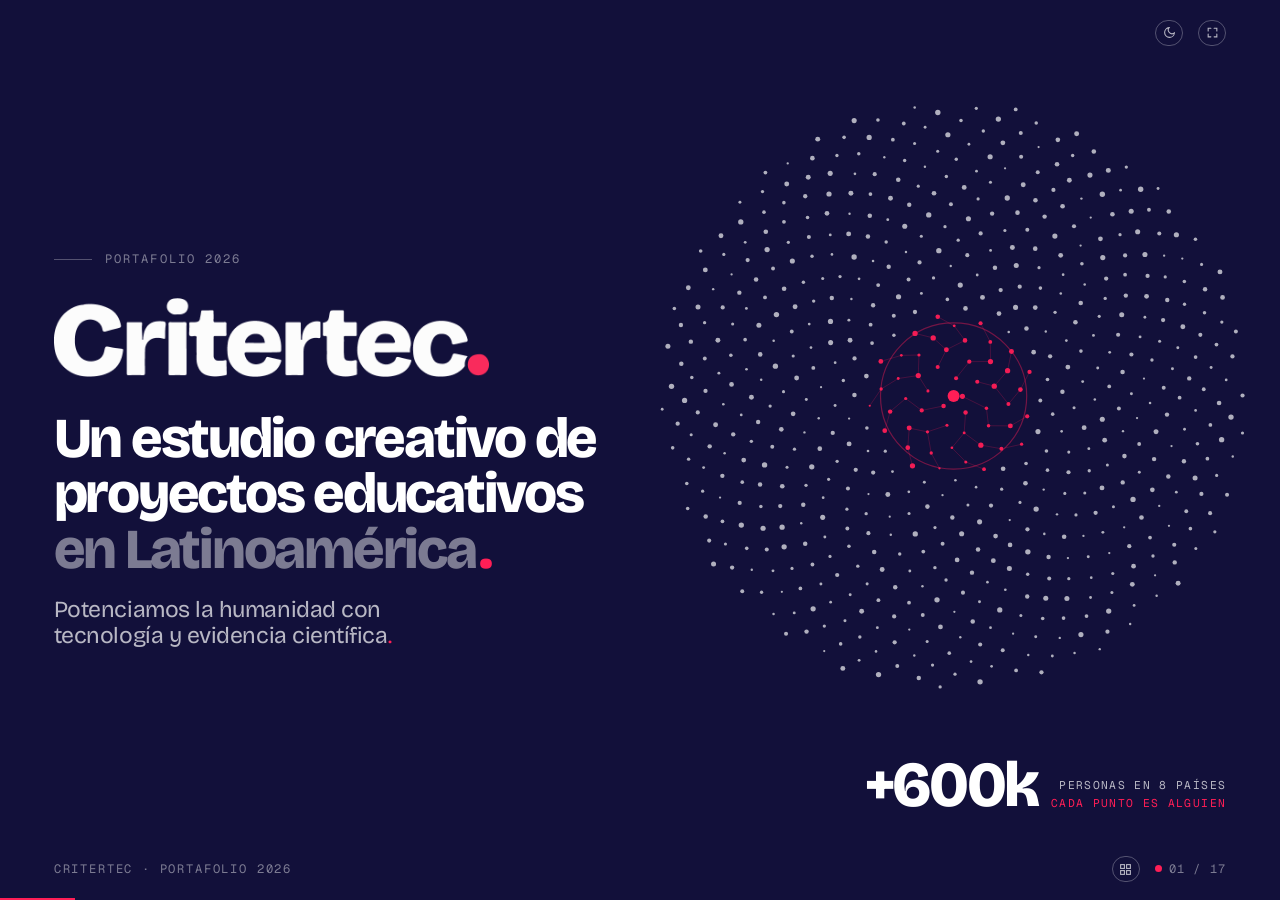
==== index.html @ 435288a7 "Portafolio Critertec 2026 Co-Authored-By: Claude Opus 5.5 <noreply@anthropic.com>" ====
<!doctype html>
<html lang="es" data-theme="dark">
<meta charset="utf-8">
<meta name="viewport" content="width=device-width,initial-scale=1">
<title>Critertec · Portafolio 2026</title>
<meta name="description" content="Portafolio 2026 de Critertec Educación: estudio creativo de proyectos educativos en Latinoamérica. Proyectos, premios, alianzas oficiales y prensa.">

<!--
  Portafolio Critertec 2026 · versión larga.

  Es la que sustenta una licitación, una alianza o una conversación con cooperación
  internacional: los proyectos uno por uno, los premios con su enlace de referencia, los
  reconocimientos del CEO y la prensa completa.

  La versión corta es corto.html y sale del mismo contenido.js. Lo único que cambia entre
  las dos es el PLAN de abajo.

  Se abre con doble clic o se sirve desde cualquier servidor estático. Para exportar a PDF:
  imprimir desde el navegador en horizontal, o recorrer las láminas con F en pantalla completa.
-->

<link rel="preconnect" href="https://fonts.googleapis.com">
<link rel="preconnect" href="https://fonts.gstatic.com" crossorigin>
<link href="https://fonts.googleapis.com/css2?family=Bricolage+Grotesque:opsz,wght@12..96,400;12..96,600;12..96,800&family=Geist+Mono:wght@400;500&family=Geist:wght@400;500;600&display=swap" rel="stylesheet">
<link rel="stylesheet" href="portafolio.css">

<div class="riel-sup">
  <img class="logo" id="logo" src="assets/logo/02-blanco-punto-coral.png" alt="Critertec">
  <span class="riel-txt" id="seccion">Portafolio</span>
  <span class="crece"></span>
  <button class="ico" id="tema" aria-label="Cambiar entre tema claro y oscuro">
    <svg width="13" height="13" viewBox="0 0 24 24" fill="none" stroke="currentColor" stroke-width="2"
         stroke-linecap="round"><path d="M21 12.8A9 9 0 1 1 11.2 3a7 7 0 0 0 9.8 9.8z"/></svg>
  </button>
  <button class="ico" id="pantalla" aria-label="Pantalla completa">
    <svg width="13" height="13" viewBox="0 0 24 24" fill="none" stroke="currentColor" stroke-width="2"
         stroke-linecap="round"><path d="M4 9V4h5M20 9V4h-5M4 15v5h5M20 15v5h-5"/></svg>
  </button>
</div>

<div id="deck"></div>

<!-- Zonas de clic: duplican las flechas del teclado, así que salen del orden de
     tabulación. Con foco, el anillo coral dibuja una línea vertical a lo alto de la
     lámina, porque el botón mide toda la altura y solo se ve su canto. -->
<button class="zona izq" id="atras" tabindex="-1" aria-hidden="true"></button>
<button class="zona der" id="adelante" tabindex="-1" aria-hidden="true"></button>

<div class="riel-inf">
  <span class="riel-txt">Critertec · Portafolio 2026</span>
  <span class="crece"></span>
  <button class="ico" id="indice" aria-label="Ver todas las láminas">
    <svg width="13" height="13" viewBox="0 0 24 24" fill="none" stroke="currentColor" stroke-width="2">
      <rect x="3" y="3" width="7" height="7"/><rect x="14" y="3" width="7" height="7"/>
      <rect x="3" y="14" width="7" height="7"/><rect x="14" y="14" width="7" height="7"/></svg>
  </button>
  <span class="contador" id="contador"><i></i><span>01</span></span>
</div>

<div class="avance" id="avance"></div>

<div id="general" role="dialog" aria-label="Todas las láminas" aria-modal="true">
  <h2>Todas las láminas</h2>
  <div class="rejilla" id="rejilla"></div>
</div>

<script type="module">
  // El orden vive en planes.js, no aquí: así verificar.mjs puede comprobarlo sin navegador.
  import { arranca } from './motor.js';
  import { LARGO } from './planes.js';
  arranca(LARGO);
</script>
---- portafolio.css ----
/* ============================================================
   Portafolio Critertec 2026 · hoja de estilo compartida
   La usan las dos versiones: index.html (larga) y corto.html
   (corta). Los tokens son los del Manifiesto de Marca; los
   componentes vienen del deck de la junta de septiembre de 2026,
   que es la base visual acordada.

   Orden del archivo:
     1. tokens, escenario y tipografía
     2. componentes heredados del deck de la junta
     3. componentes propios del portafolio (marcados abajo)
   ============================================================ */
:root{
  --ink:#12103A; --bone:#FBFAF7; --white:#fff;
  --coral:#FF1E56; --azul:#1E6BFF; --cian:#35D2C4; --amarillo:#FFD93D;
  color-scheme:dark;

  --fondo:var(--ink); --texto:var(--white);
  --texto-2:rgba(255,255,255,.70); --texto-3:rgba(255,255,255,.45);
  --borde:rgba(255,255,255,.16); --borde-2:rgba(255,255,255,.28);
  --dato:#5B8CFF; --off:rgba(255,255,255,.18);

  --display:'Bricolage Grotesque',system-ui,sans-serif;
  --sans:'Geist',system-ui,-apple-system,'Segoe UI',sans-serif;
  --mono:'Geist Mono',ui-monospace,'SF Mono',monospace;

  --marco:clamp(26px,4.2vw,72px);
  --ease:cubic-bezier(.16,1,.3,1);
}
:root[data-theme="light"]{
  color-scheme:light;
  --fondo:var(--bone); --texto:var(--ink);
  --texto-2:rgba(18,16,58,.64); --texto-3:rgba(18,16,58,.42);
  --borde:rgba(18,16,58,.14); --borde-2:rgba(18,16,58,.24);
  --dato:var(--azul); --off:rgba(18,16,58,.16);
}

*{box-sizing:border-box}
html,body{height:100%}
body{margin:0;background:var(--fondo);color:var(--texto);font-family:var(--sans);
  overflow:hidden;-webkit-font-smoothing:antialiased;line-height:1.5}
p{margin:0}

/* ---------- escenario ---------- */
#deck{position:fixed;inset:0;z-index:1}
/* Campo de puntos de fondo: detrás de todo, sin eventos; se funde al cambiar de lámina. */
#fondo-puntos{position:fixed;inset:0;width:100%;height:100%;z-index:0;pointer-events:none;
  transition:opacity .6s var(--ease)}
/* El latido común (lub-dub): el punto de cada titular y el del contador laten juntos. El ciclo
   es el doble del pulso de los lienzos (1,4 s), para acompañar sin distraer. */
@keyframes latido{0%,100%{transform:scale(1)}6%{transform:scale(1.55)}13%{transform:scale(1)}
  20%{transform:scale(1.3)}28%{transform:scale(1)}}
.titular .punto,.portada-tit .punto{display:inline-block;color:var(--coral);transform-origin:50% 78%;
  margin-left:.06em}
.slide.viva .titular .punto,.slide.viva .portada-tit .punto{animation:latido 2.8s var(--ease) infinite .8s}
@media (prefers-reduced-motion:reduce){.slide.viva .titular .punto,.contador i{animation:none}}
.slide{position:absolute;inset:0;overflow:hidden;
  padding:calc(var(--marco) + 38px) var(--marco) calc(var(--marco) + 32px);
  display:flex;flex-direction:column;justify-content:center;gap:clamp(13px,2.1vh,30px);
  opacity:0;visibility:hidden;pointer-events:none;
  transition:opacity .5s var(--ease),transform .6s var(--ease);transform:translateY(20px)}
.slide.viva{opacity:1;visibility:visible;pointer-events:auto;transform:none}
.slide.salio{transform:translateY(-16px)}
.slide.compacta{gap:clamp(7px,1vh,14px);padding-block:calc(var(--marco) + 13px) calc(var(--marco) + 19px)}
.slide.centro{justify-content:center;align-items:center;text-align:center}
/* La lámina del logo viejo va sobre fondo claro: el corte a oscuro es el cambio de marca. */
.slide.claro{background:var(--bone);color:var(--ink)}
.slide.claro .apagado{color:rgba(18,16,58,.38)}
.slide.claro .eyebrow{color:rgba(18,16,58,.5)}
.slide.claro .eyebrow::before{background:rgba(18,16,58,.22)}
/* En la lámina del logo viejo, el nuevo no debe asomar en el riel: arruina la revelación. */
:root[data-claro="1"] .logo{visibility:hidden}
:root[data-claro="1"] .riel-txt,:root[data-claro="1"] .contador{color:rgba(18,16,58,.45)}
:root[data-claro="1"] .ico{color:rgba(18,16,58,.6);border-color:rgba(18,16,58,.22)}
:root[data-claro="1"] .seg{border-color:rgba(18,16,58,.22)}
:root[data-claro="1"] .seg button{color:rgba(18,16,58,.64)}
:root[data-claro="1"] .seg button[aria-pressed="true"]{background:#12103A;color:#FBFAF7}

.pieza{opacity:0;transform:translateY(16px);
  transition:opacity .55s var(--ease),transform .65s var(--ease);
  transition-delay:calc(var(--d,0) * 85ms + 90ms)}
.slide.viva .pieza{opacity:1;transform:none}
/* Variante que solo anima opacidad: para piezas que ya usan transform para colocarse. */
.entra{opacity:0;transition:opacity .6s var(--ease);transition-delay:calc(var(--d,0) * 85ms + 110ms)}
.slide.viva .entra{opacity:1}
.slide .entra.oculto{opacity:0}


/* ---------- tipografía ---------- */
.eyebrow{font-family:var(--mono);font-size:clamp(.72rem,min(.95vw,1.5vh),1.15rem);letter-spacing:.17em;
  text-transform:uppercase;color:var(--texto-3);display:flex;align-items:center;gap:13px}
.eyebrow::before{content:'';width:clamp(20px,3vw,44px);height:1px;background:var(--borde-2);flex:none}
.slide.centro .eyebrow{justify-content:center}
.titular{font-family:var(--display);font-weight:800;line-height:.95;letter-spacing:-.034em;
  font-size:clamp(2rem,min(6vw,8.2vh),5.4rem);max-width:17ch;text-wrap:balance}
.titular.xl{font-size:clamp(2.3rem,min(7.6vw,10vh),7rem);max-width:14ch}
.slide.centro .titular{max-width:20ch}
.slide.compacta .titular{font-size:clamp(1.4rem,min(3.2vw,4.4vh),2.4rem);max-width:26ch}
.slide.compacta .barras{gap:clamp(5px,.9vh,12px)}
.slide.compacta .barra .fila{margin-bottom:4px}
.slide.compacta .comp > div{padding:clamp(4px,.78vh,10px) clamp(9px,1.1vw,17px)}
.slide.compacta .datos > div{padding:clamp(9px,1.35vh,18px) clamp(12px,1.3vw,22px)}
.apagado{color:var(--texto-3)}
.bajada{font-size:clamp(1rem,min(1.4vw,2.2vh),1.7rem);color:var(--texto-2);max-width:60ch;line-height:1.46}
.slide.centro .bajada{max-width:54ch}
.pie-dato{font-family:var(--mono);font-size:clamp(.72rem,min(.95vw,1.5vh),1.15rem);letter-spacing:.08em;
  color:var(--texto-3);text-transform:uppercase}
.cita{font-size:clamp(1rem,min(1.4vw,2.2vh),1.7rem);border-left:2px solid var(--coral);
  padding-left:clamp(13px,1.3vw,21px);max-width:54ch;font-style:italic}

/* ---------- logo imponente ---------- */
.logo-hero{display:block;margin:0 auto;max-width:min(62vw,820px);max-height:44vh;width:auto;height:auto}
.logo-hero.viejo{max-width:min(26vw,300px);max-height:40vh}
.tachado{position:relative;display:inline-block}


/* ---------- cambios numerados ---------- */
.cambios{display:grid;grid-auto-flow:column;grid-auto-columns:1fr;gap:1px;background:var(--borde);
  border:1px solid var(--borde)}
.cambios > div{background:var(--fondo);padding:clamp(15px,2.2vh,28px) clamp(14px,1.5vw,26px);
  display:flex;flex-direction:column;gap:9px}
.cambios .nn{font-family:var(--mono);font-size:clamp(.72rem,min(.95vw,1.5vh),1.15rem);letter-spacing:.14em;
  color:var(--coral)}
.cambios h3{font-family:var(--display);font-weight:800;letter-spacing:-.024em;margin:0;
  font-size:clamp(1rem,1.75vw,1.5rem);line-height:1.08}
.cambios p{font-size:clamp(.88rem,min(1.15vw,1.85vh),1.35rem);color:var(--texto-2)}


/* ---------- los tres diferenciales · columnas con foto ---------- */
.principios{display:grid;grid-template-columns:repeat(3,1fr);gap:1px;background:var(--borde);
  border:1px solid var(--borde);flex:1;min-height:0}
.principio{background:var(--fondo);display:flex;flex-direction:column;min-height:0;overflow:hidden}
.principio .foto{position:relative;flex:none;aspect-ratio:16/9;overflow:hidden}
.principio .foto img{width:100%;height:100%;object-fit:cover;display:block;
  filter:grayscale(.28) contrast(1.05) brightness(.95);
  transition:transform 1.4s var(--ease),filter .6s ease}
.principio:hover .foto img{transform:scale(1.05);filter:grayscale(0) brightness(1)}
.principio .foto::after{content:'';position:absolute;inset:0;pointer-events:none;
  background:linear-gradient(to top,var(--fondo) 1%,rgba(18,16,58,.3) 26%,transparent 60%)}
.principio .txt{padding:clamp(14px,2.2vh,28px) clamp(15px,1.7vw,30px) clamp(16px,2.4vh,30px);
  display:flex;flex-direction:column;align-items:center;justify-content:center;text-align:center;
  flex:1;min-height:0;gap:clamp(8px,1.2vh,15px)}
.principio .nn{font-family:var(--mono);font-size:clamp(.72rem,min(.95vw,1.5vh),1.15rem);letter-spacing:.18em;
  text-transform:uppercase;color:var(--c);display:flex;align-items:center;gap:8px}
.principio .nn::before{content:'';width:7px;height:7px;border-radius:50%;background:var(--c);flex:none}
.principio h3{font-family:var(--display);font-weight:800;letter-spacing:-.03em;margin:0;line-height:1.02;
  font-size:clamp(1.2rem,min(2.6vw,4.2vh),2.3rem)}
.principio p{font-size:clamp(.88rem,min(1.15vw,1.85vh),1.35rem);color:var(--texto-2);line-height:1.44;max-width:30ch}
.principio .marca-dato{font-family:var(--mono);font-size:clamp(.72rem,min(.95vw,1.5vh),1.15rem);letter-spacing:.12em;
  text-transform:uppercase;color:var(--c);padding-top:clamp(7px,1vh,12px);
  border-top:1px solid var(--borde);margin-top:clamp(3px,.5vh,7px)}

/* ---------- muro de aliados ---------- */
/* Tablero blanco en los dos temas: los logos van tal cual, a color. Ocho columnas y las filas
   que haga falta, repartidas en el alto disponible. */
.aliados{flex:1;min-height:0;background:#fff;border-radius:6px;display:grid;
  grid-template-columns:repeat(8,minmax(0,1fr));grid-auto-rows:minmax(0,1fr);
  gap:clamp(4px,.8vh,10px) clamp(12px,1.6vw,28px);padding:clamp(16px,2.6vh,34px) clamp(18px,2.2vw,40px)}
.aliados div{display:grid;place-items:center;min-height:0;min-width:0}
.aliados img{max-width:100%;max-height:min(100%,clamp(26px,5.4vh,60px));width:auto;height:auto;display:block}
@media (max-width:860px){.aliados{grid-template-columns:repeat(3,minmax(0,1fr));grid-auto-rows:64px}}


/* ---------- lista genérica ---------- */
.lista{display:grid;border-top:1px solid var(--borde)}
.lista .it{display:grid;grid-template-columns:minmax(120px,.8fr) 3fr auto;gap:clamp(12px,2.2vw,38px);
  align-items:baseline;padding:clamp(5px,1vh,12px) 0;border-bottom:1px solid var(--borde)}
.lista .n{font-family:var(--display);font-weight:800;letter-spacing:-.026em;font-size:clamp(1.15rem,min(2vw,3.2vh),2.2rem)}
.lista .cl{font-size:clamp(.88rem,min(1.15vw,1.85vh),1.35rem);color:var(--texto-2)}
.lista .e{font-family:var(--mono);font-size:clamp(.72rem,min(.95vw,1.5vh),1.15rem);letter-spacing:.12em;
  text-transform:uppercase;color:var(--texto-3);white-space:nowrap}
.lista .it.tenue .n{color:var(--texto-3)}
.lista .it.tenue .e{color:var(--dato)}

/* ---------- proyectos ---------- */
.proyectos{display:grid;border-top:1px solid var(--borde)}
.proy{display:grid;grid-template-columns:minmax(130px,1fr) auto minmax(90px,auto) 2.6fr;
  gap:clamp(11px,1.6vw,26px);align-items:baseline;padding:clamp(5px,.95vh,11px) 0;
  border-bottom:1px solid var(--borde)}
.proy .p{font-family:var(--display);font-weight:600;font-size:clamp(1rem,min(1.4vw,2.2vh),1.7rem)}
.proy .v{font-variant-numeric:tabular-nums;font-weight:600;text-align:right;white-space:nowrap;
  font-size:clamp(.88rem,min(1.15vw,1.85vh),1.35rem)}
.proy .d{font-size:clamp(.88rem,min(1.15vw,1.85vh),1.35rem);color:var(--texto-2)}
.chip{font-family:var(--mono);font-size:clamp(.72rem,min(.95vw,1.5vh),1.15rem);letter-spacing:.11em;text-transform:uppercase;
  padding:2px 8px;border:1px solid var(--c);color:var(--c);white-space:nowrap;border-radius:999px}

/* ---------- carrusel ---------- */
/* La fila va declarada `minmax(0,1fr)` y no `auto`. Con `auto` el alto de la fila lo fija el
   contenido, así que ajustarMosaico() medía la caja ya crecida por las teselas del render
   anterior, creía tener más alto del que hay y elegía una fila de más: el mosaico se salía
   por abajo y `overflow:hidden` la cortaba a media foto. */
.carrusel{display:grid;grid-template-columns:1fr clamp(160px,20vw,280px);
  grid-template-rows:minmax(0,1fr);gap:clamp(14px,1.8vw,28px);
  flex:1;min-height:0}
/* Mosaico de campo: filas justificadas que respetan la proporción de cada foto.
   Las fotos van de 0,55 a 1,79, así que una cuadrícula de celdas iguales recortaba las
   verticales casi por completo. Aquí cada una crece en proporción a su propio ancho y la
   fila entera se ajusta; --fila la calcula ajustarMosaico() según lo que quepa. */
.mosaico{position:relative;display:flex;flex-wrap:wrap;align-content:center;gap:3px;
  min-height:0;overflow:hidden}
.mosaico > i{display:block;overflow:hidden;
  /* ajustarMosaico() fija alto y base de cada foto; esto es solo el estado inicial. */
  height:150px;flex:0 0 calc(var(--ar,1.5) * 150px);
  opacity:0;transition:opacity .5s var(--ease);transition-delay:calc(var(--d,0) * 55ms + 120ms)}
.slide.viva .mosaico > i{opacity:1}
.mosaico img{width:100%;height:100%;object-fit:cover;display:block}
/* Relleno invisible que absorbe el sobrante de la última fila. Sin él, los pocos elementos
   que quedan al final se estiran para llenar el ancho y se recortan de más. */
.mosaico::after{content:'';flex:1e6 0 0;height:0;min-width:0}
.mosaico .pie{position:absolute;left:0;right:0;bottom:0;z-index:2;
  padding:clamp(28px,4vh,52px) clamp(14px,1.4vw,22px) clamp(11px,1.4vh,18px);
  background:linear-gradient(transparent,rgba(18,16,58,.94));color:#fff;
  font-family:var(--mono);font-size:clamp(.72rem,min(.95vw,1.5vh),1.15rem);letter-spacing:.1em;text-transform:uppercase}
.selector{display:flex;flex-direction:column;gap:2px;overflow-y:auto;min-height:0}
.selector button{background:none;border:0;border-left:2px solid transparent;color:var(--texto-3);
  font:inherit;font-size:clamp(.9rem,min(1.2vw,1.9vh),1.4rem);text-align:left;padding:clamp(5px,.9vh,9px) 11px;cursor:pointer;
  display:flex;justify-content:space-between;gap:9px;align-items:baseline}
.selector button:hover{color:var(--texto)}
.selector button[aria-pressed="true"]{color:var(--texto);border-left-color:var(--coral);
  background:color-mix(in srgb,var(--texto) 5%,transparent)}
.selector .cn{font-family:var(--mono);font-size:.68em;letter-spacing:.08em;color:var(--texto-3)}


/* ---------- las tres verticales · pantalla partida en diagonal ---------- */
.slide.diagonal{padding:0;gap:0}
.diag{position:absolute;inset:0;background:var(--ink)}
.diag-panel{position:absolute;inset:0;overflow:hidden}
/* La cuña cerrada solo enseña una franja de la pantalla, así que el motivo de la foto —que
   está centrado— caería fuera de ella. --desliz corre la foto para que el motivo aterrice
   dentro de su franja; al expandirse el panel ocupa todo y la foto vuelve a su sitio. */
.diag-panel img{position:absolute;inset:0;width:100%;height:100%;object-fit:cover;
  object-position:center 18%;transform:translateX(var(--desliz,0));transition:transform .85s var(--ease);
  filter:grayscale(.34) brightness(.8) contrast(1.04)}
.slide .diag-panel.abierto img{transform:none}
.diag-panel .tinte{position:absolute;inset:0;background:var(--c);opacity:.3;mix-blend-mode:multiply}
.diag-panel .oscuro{position:absolute;inset:0;
  background:linear-gradient(to top,rgba(18,16,58,.94) 8%,rgba(18,16,58,.55) 52%,rgba(18,16,58,.3) 100%)}
.diag-panel{cursor:pointer}
.diag-cont{position:absolute;top:50%;transform:translateY(-50%);display:flex;flex-direction:column;
  align-items:center;text-align:center;gap:clamp(8px,1.3vh,17px);z-index:3;pointer-events:none;
  transition:opacity .45s ease}
.diag-regla{height:3px;width:clamp(58px,7vw,110px);border-radius:2px}
.diag-cod{font-family:var(--mono);font-size:clamp(.72rem,min(.95vw,1.5vh),1.15rem);letter-spacing:.2em;
  text-transform:uppercase;color:rgba(255,255,255,.72)}
.marca-v{font-family:var(--display);line-height:.92;letter-spacing:-.038em;color:#fff;
  font-size:clamp(1.6rem,min(3.5vw,5.6vh),3.4rem)}
.marca-v b{font-weight:800}
.marca-v i{font-style:italic;font-weight:600;color:rgba(255,255,255,.72)}
.marca-v .punto{color:var(--c);font-weight:800}
.diag-cont p{font-size:clamp(.88rem,min(1.15vw,1.85vh),1.35rem);color:rgba(255,255,255,.8);line-height:1.42}

/* Estado expandido: la cuña ocupa la pantalla y aparece el detalle a dos columnas. */
.diag-panel{transition:clip-path .85s var(--ease),opacity .5s ease}
.slide .diag-panel.abierto{clip-path:polygon(0 0,100% 0,100% 100%,0 100%)!important;cursor:default}
.slide .diag-panel.cerrado{opacity:0;pointer-events:none}
.diag-cont.oculto{opacity:0}
.diag-detalle{position:absolute;inset:0;z-index:6;display:grid;
  grid-template-columns:.9fr 1.1fr;align-items:center;gap:clamp(28px,5vw,88px);
  padding:calc(var(--marco) + 34px) var(--marco) calc(var(--marco) + 30px);
  opacity:0;pointer-events:none;transition:opacity .5s ease .28s;cursor:pointer}
.diag-detalle.on{opacity:1;pointer-events:auto}
.diag-detalle .izq{display:flex;flex-direction:column;gap:clamp(13px,2.1vh,26px)}
.diag-detalle .diag-cod{font-size:clamp(.8rem,min(1.1vw,1.75vh),1.3rem);letter-spacing:.2em}
.diag-detalle .diag-regla{height:5px;width:clamp(90px,11vw,180px)}
.diag-detalle .marca-v{font-size:clamp(2.5rem,min(6.2vw,9.6vh),6rem)}
.diag-detalle .der{display:flex;flex-direction:column;gap:clamp(12px,1.9vh,24px)}
.diag-detalle .der p{font-size:clamp(1.05rem,min(1.85vw,3vh),1.8rem);color:#fff;line-height:1.38;max-width:34ch}
.diag-detalle ul{margin:0;padding:0;list-style:none;display:grid;gap:clamp(6px,.95vh,12px)}
.diag-detalle li{font-size:clamp(.95rem,min(1.35vw,2.2vh),1.35rem);color:rgba(255,255,255,.84);
  padding-left:clamp(22px,1.8vw,32px);position:relative}
.diag-detalle li::before{content:'';position:absolute;left:0;top:.5em;
  width:clamp(9px,.8vw,13px);height:clamp(9px,.8vw,13px);border-radius:50%;background:var(--c)}
.diag-cerrar{font-family:var(--mono);font-size:clamp(.72rem,min(.95vw,1.5vh),1.15rem);letter-spacing:.18em;
  text-transform:uppercase;color:rgba(255,255,255,.55)}

/* ---------- portada: el punto hecho de puntos ----------
   El lienzo ocupa la lámina entera; el texto va encima, a la izquierda, y la cifra abajo a la
   derecha, bajo el gran punto. */
.slide.portada{padding:0;gap:0;justify-content:center}
.puntos{position:absolute;inset:0;width:100%;height:100%;display:block}
.portada-cont{position:relative;padding:0 var(--marco);max-width:min(58%,980px);
  display:flex;flex-direction:column;gap:clamp(12px,2.2vh,28px)}
.portada-logo{width:clamp(220px,34vw,620px);height:auto;display:block;
  margin:clamp(4px,1vh,12px) 0 clamp(6px,1.6vh,20px)}
.portada-tit{margin:0;font-family:var(--display);font-weight:800;letter-spacing:-.04em;
  line-height:.98;font-size:clamp(1.9rem,min(4.4vw,7vh),5rem);text-wrap:balance}
.portada-tit .apagado{color:var(--texto-3)}
/* Sin negrilla: a este tamaño el peso alto la vuelve un bloque y deja de leerse como frase. */
.portada-frase{font-family:var(--display);font-weight:400;letter-spacing:-.02em;line-height:1.15;
  font-size:clamp(1.05rem,min(1.8vw,2.9vh),2rem);max-width:32ch;color:var(--texto-2);text-wrap:balance}
.portada-frase .punto{color:var(--coral)}
.portada-cifra{position:absolute;right:var(--marco);bottom:calc(var(--marco) + 34px);
  display:flex;align-items:flex-end;gap:14px;text-align:right}
.portada-cifra b{font-family:var(--display);font-weight:800;letter-spacing:-.045em;line-height:.85;
  font-size:clamp(2.2rem,min(5vw,8vh),5.6rem)}
.portada-cifra span{font-family:var(--mono);font-size:clamp(.68rem,min(.88vw,1.4vh),1rem);
  letter-spacing:.12em;text-transform:uppercase;color:var(--texto-2);line-height:1.6}
.portada-cifra i{font-style:normal;color:var(--coral)}
/* En la portada el logo grande hace de firma: el del riel y su rótulo sobran. */
body[data-portada] #logo,body[data-portada] #seccion{opacity:0}
@media (max-width:860px){.portada-cont{max-width:none}.portada-cifra{left:var(--marco);text-align:left}}


/* ---------- proyectos agrupados por vertical ---------- */
.slide.proyv{gap:clamp(8px,1.5vh,22px)}
/* El titular en dos líneas, no tres: la tercera se la quita a las tarjetas. */
.slide.proyv .titular{max-width:40ch}
.grilla-v{flex:1;min-height:0;display:grid;grid-template-rows:minmax(0,1fr);grid-template-columns:repeat(3,1fr);
  gap:clamp(10px,1.3vw,28px)}
.gv{display:flex;flex-direction:column;gap:clamp(5px,.9vh,13px);min-height:0}
.gv-cab{display:flex;flex-direction:column;gap:2px;
  border-top:2px solid var(--c);padding-top:clamp(5px,.9vh,12px)}
.gv-tot{font-family:var(--mono);font-size:clamp(.72rem,min(.95vw,1.5vh),1.15rem);
  letter-spacing:.1em;color:var(--texto-3)}
/* Cada tarjeta se reparte el alto de su columna: la vertical con un solo proyecto
   se lo lleva entero, que es justo lo que pasa con la facturación. */
.gv-lista{flex:1;min-height:0;display:flex;flex-direction:column;gap:clamp(4px,.75vh,11px)}
/* Nombre y valor en la misma línea, y el contenido anclado arriba: así la primera línea de
   cada tarjeta cae a la misma altura en las tres columnas, aunque las cajas midan distinto
   porque cada vertical tiene otro número de proyectos. */
.pcard{flex:1;min-height:0;font-family:inherit;color:inherit;text-align:left;cursor:pointer;
  background:color-mix(in srgb,var(--c) 9%,transparent);
  border:1px solid color-mix(in srgb,var(--c) 28%,transparent);
  border-left:3px solid var(--c);
  display:grid;grid-template-columns:minmax(0,1fr) auto;
  align-content:start;align-items:baseline;
  column-gap:clamp(10px,1.1vw,22px);row-gap:clamp(1px,.3vh,5px);
  padding:clamp(8px,1.3vh,17px) clamp(10px,1.1vw,21px);
  transition:background .35s var(--ease),transform .35s var(--ease)}
.pcard .pn{grid-column:1}
.pcard .pv{grid-column:2;text-align:right;white-space:nowrap}
.pcard .pl{grid-column:1/-1}
.pcard:hover{background:color-mix(in srgb,var(--c) 19%,transparent);transform:translateX(4px)}
.pcard .pn{font-family:var(--display);font-weight:600;letter-spacing:-.02em;line-height:1.1;
  font-size:clamp(.95rem,min(1.35vw,2.2vh),1.65rem)}
.pcard .pv{font-family:var(--display);font-weight:800;color:var(--c);
  font-variant-numeric:tabular-nums;letter-spacing:-.03em;
  font-size:clamp(1rem,min(1.6vw,2.6vh),2rem)}
.pcard .pl{font-family:var(--mono);font-size:clamp(.72rem,min(.95vw,1.5vh),1.15rem);
  letter-spacing:.08em;color:var(--texto-3)}

/* El mosaico de campo se lleva la pantalla al tocar un proyecto. */
.pmosaico{position:absolute;inset:0;z-index:7;background:var(--fondo);
  opacity:0;visibility:hidden;pointer-events:none;transform:scale(1.015);
  transition:opacity .5s var(--ease),transform .6s var(--ease),visibility .5s}
.pmosaico.on{opacity:1;visibility:visible;pointer-events:auto;transform:none}
.pm-fondo{position:absolute;inset:0;display:grid;
  grid-template-columns:repeat(var(--cols,3),1fr);grid-auto-rows:1fr;gap:2px;background:var(--ink)}
.pm-fondo i{display:block;overflow:hidden}
.pm-fondo img{width:100%;height:100%;object-fit:cover;display:block;
  filter:grayscale(.28) brightness(.86) contrast(1.05)}
.pm-velo{position:absolute;inset:0;background:
  linear-gradient(to right,rgba(18,16,58,.96) 0%,rgba(18,16,58,.82) 36%,rgba(18,16,58,.3) 100%),
  linear-gradient(to top,rgba(18,16,58,.72) 0%,rgba(18,16,58,.2) 62%)}
.pm-txt{position:relative;height:100%;display:flex;flex-direction:column;justify-content:center;
  gap:clamp(6px,1.1vh,17px);max-width:48ch;
  padding:calc(var(--marco) + 38px) var(--marco) calc(var(--marco) + 26px)}
.pm-txt h3{font-family:var(--display);font-weight:800;letter-spacing:-.035em;line-height:.96;
  margin:0;font-size:clamp(1.7rem,min(4.6vw,7vh),4.2rem);color:#fff}
.pm-v{font-family:var(--display);font-weight:800;color:var(--c);letter-spacing:-.035em;
  font-variant-numeric:tabular-nums;font-size:clamp(1.3rem,min(3vw,4.8vh),2.9rem)}
.pm-txt p{font-size:clamp(1rem,min(1.4vw,2.2vh),1.7rem);color:rgba(255,255,255,.78);line-height:1.45}
.pmosaico .chip{align-self:flex-start}


/* ---------- pósters de producto · pantalla partida en tres ---------- */
.slide.posters{padding:0;gap:0;justify-content:stretch}
.posters-grid{display:grid;grid-template-columns:repeat(3,1fr);grid-template-rows:1fr;gap:1px;
  background:var(--borde);position:absolute;inset:0}
.poster{position:relative;overflow:hidden;min-height:0;display:flex;flex-direction:column;justify-content:flex-end;
  padding:clamp(12px,1.9vh,26px) clamp(13px,1.35vw,24px) clamp(44px,6.2vh,62px)}
.poster img{position:absolute;inset:0;width:100%;height:100%;object-fit:cover;
  filter:grayscale(.42) contrast(1.06) brightness(.82);transform:scale(1.05);
  transition:transform 1.4s var(--ease),filter .6s ease}
.poster:hover img{transform:scale(1);filter:grayscale(0) brightness(.95)}
.poster .velo{position:absolute;inset:0;background:linear-gradient(to top,
  rgba(18,16,58,.97) 6%,rgba(18,16,58,.86) 34%,rgba(18,16,58,.58) 66%,rgba(18,16,58,.4) 100%)}
.poster .cont{position:relative;display:flex;flex-direction:column;gap:clamp(4px,.68vh,9px)}
.poster .cat{font-family:var(--mono);font-size:clamp(.72rem,min(.95vw,1.5vh),1.15rem);letter-spacing:.2em;
  text-transform:uppercase;color:var(--c);display:flex;align-items:center;gap:8px}
.poster .cat::before{content:'';width:7px;height:7px;border-radius:50%;background:var(--c);flex:none}
.poster h3{font-family:var(--display);font-weight:800;letter-spacing:-.04em;line-height:.9;margin:0;
  font-size:clamp(1.4rem,min(3.1vw,4.9vh),3.5rem);color:#fff;text-transform:uppercase;
  overflow-wrap:anywhere}
.poster .claim{font-family:var(--display);font-weight:600;color:var(--c);
  font-size:clamp(1rem,min(1.65vw,2.65vh),1.95rem);letter-spacing:-.015em}
.poster .meta{font-size:clamp(.88rem,min(1.15vw,1.85vh),1.35rem);color:rgba(255,255,255,.72);line-height:1.38}
.poster .ficha{display:flex;gap:clamp(10px,1.2vw,20px);flex-wrap:wrap;padding-top:clamp(5px,.75vh,9px);
  border-top:1px solid rgba(255,255,255,.2);margin-top:clamp(2px,.35vh,5px)}
.poster .ficha div{display:flex;flex-direction:column;gap:2px}
.poster .ficha .k{font-family:var(--mono);font-size:clamp(.72rem,min(.95vw,1.5vh),1.15rem);letter-spacing:.14em;
  text-transform:uppercase;color:rgba(255,255,255,.5)}
.poster .ficha .v{font-family:var(--display);font-weight:700;color:#fff;font-variant-numeric:tabular-nums;
  font-size:clamp(1rem,min(1.4vw,2.2vh),1.7rem)}
.posters-eyebrow{position:absolute;top:calc(var(--marco) + 18px);left:var(--marco);z-index:5}
.posters-eyebrow .eyebrow{color:rgba(255,255,255,.62)}
.posters-eyebrow .eyebrow::before{background:rgba(255,255,255,.3)}


/* ---------- rieles ---------- */
.riel-sup,.riel-inf{position:fixed;left:var(--marco);right:var(--marco);display:flex;
  align-items:center;gap:15px;z-index:20;pointer-events:none}
.riel-sup{top:clamp(15px,2.2vh,28px)} .riel-inf{bottom:clamp(13px,2vh,24px)}
/* En ventanas bajas —un portátil sin pantalla completa— el marco se come el alto que
   necesitan las láminas densas. Se aprieta todo para que el contenido siga cabiendo. */
@media (max-height:780px){
  :root{--marco:clamp(18px,3vw,38px)}
  .slide{padding-block:calc(var(--marco) + 26px) calc(var(--marco) + 22px);
    gap:clamp(8px,1.5vh,18px)}
  .slide.compacta{padding-block:calc(var(--marco) + 24px) calc(var(--marco) + 19px)}
  .riel-sup{top:10px} .riel-inf{bottom:9px}
}
.riel-sup > *,.riel-inf > *{pointer-events:auto}
.logo{height:clamp(12px,1.4vw,17px);width:auto;display:block}
.riel-txt{font-family:var(--mono);font-size:clamp(.72rem,min(.95vw,1.5vh),1.15rem);letter-spacing:.15em;
  text-transform:uppercase;color:var(--texto-3)}
.crece{flex:1}
.seg{display:inline-flex;border:1px solid var(--borde-2);border-radius:999px;overflow:hidden}
.seg button{background:none;border:0;font-family:var(--mono);font-size:clamp(.72rem,min(.95vw,1.5vh),1.15rem);
  letter-spacing:.11em;text-transform:uppercase;padding:5px 11px;color:var(--texto-2);cursor:pointer}
.seg button[aria-pressed="true"]{background:var(--texto);color:var(--fondo);font-weight:500}
.ico{background:none;border:1px solid var(--borde-2);border-radius:999px;width:28px;height:26px;
  cursor:pointer;color:var(--texto-2);display:grid;place-items:center;padding:0}
.ico:hover{color:var(--texto);border-color:var(--texto-3)}
.contador{font-family:var(--mono);font-size:clamp(.72rem,min(.95vw,1.5vh),1.15rem);letter-spacing:.1em;color:var(--texto-3);
  display:flex;align-items:center;gap:7px}
.contador i{width:7px;height:7px;border-radius:50%;background:var(--coral);display:block;animation:latido 2.8s var(--ease) infinite}
.avance{position:fixed;left:0;right:0;bottom:0;height:2px;background:var(--coral);width:0;
  transition:width .5s var(--ease);z-index:30}
.zona{position:fixed;top:0;bottom:0;width:13%;z-index:10;cursor:pointer;border:0;background:none}
.zona.izq{left:0} .zona.der{right:0}

/* ---------- vista general ---------- */
#general{position:fixed;inset:0;background:color-mix(in srgb,var(--fondo) 97%,transparent);
  z-index:80;padding:clamp(22px,3.6vh,56px);overflow-y:auto;display:none}
#general.abierta{display:block}
#general h2{font-family:var(--display);font-weight:800;font-size:1.4rem;margin:0 0 20px;letter-spacing:-.02em}
.rejilla{display:grid;grid-template-columns:repeat(auto-fill,minmax(195px,1fr));gap:10px}
.rejilla button{text-align:left;background:none;border:1px solid var(--borde);color:var(--texto);
  padding:12px 14px;cursor:pointer;font:inherit;display:flex;flex-direction:column;gap:6px;min-height:80px}
.rejilla button:hover{border-color:var(--texto-3)}
.rejilla button[aria-current="true"]{border-color:var(--coral)}
.rejilla .nn{font-family:var(--mono);font-size:.6rem;letter-spacing:.11em;color:var(--texto-3)}
.rejilla .tt{font-family:var(--display);font-weight:600;font-size:.9rem;line-height:1.18;letter-spacing:-.01em}

@media (max-width:860px){
  body{overflow:auto}
  .slide{position:relative;min-height:100svh;overflow:visible}
  .datos,.cambios,.verticales,.base3,.org-top,.org-areas,.rocas{grid-auto-flow:row}
  .comp,.detalle,.carrusel{grid-template-columns:1fr}
  .lista .it,.proy{grid-template-columns:1fr;gap:3px}
  .zona{display:none}
}
@media (prefers-reduced-motion:reduce){
  *{transition-duration:.01ms!important;transition-delay:0ms!important}
  .slide.foto img.fondo{transform:none}
}
:focus-visible{outline:2px solid var(--coral);outline-offset:3px}
/* Las zonas de clic ocupan toda la altura: un anillo de foco sobre ellas se ve como una
   línea coral vertical en medio de la lámina. No llevan foco visible. */
.zona:focus,.zona:focus-visible{outline:none}
/* En las láminas con botones o tarjetas hasta el borde, las zonas de clic se quedan en el
   margen: siguen pasando de lámina sin tapar los controles. */
body[data-controles] .zona{width:calc(var(--marco) - 6px)}
/* Las cuñas diagonales ocupan la pantalla entera y se recortan con clip-path: un anillo
   sobre ellas traza el rectángulo completo, no la cuña. El foco se marca en el bloque de texto. */
.diag-panel:focus-visible{outline:none}
.diag-panel:focus-visible .diag-cont{outline:2px solid var(--coral);outline-offset:10px}


/* ---------- añadidos propios del portafolio ---------- */

/* Encaje: dos columnas de lista sobre la retícula de .cambios. */
.cambios ul{margin:0;padding:0;list-style:none;display:grid;gap:clamp(5px,.9vh,11px)}
.cambios li{font-size:clamp(.88rem,min(1.15vw,1.85vh),1.35rem);color:var(--texto-2);
  line-height:1.4;padding-left:clamp(17px,1.5vw,25px);position:relative}
.cambios li::before{content:'';position:absolute;left:0;top:.52em;
  width:clamp(7px,.65vw,10px);height:clamp(7px,.65vw,10px);border-radius:50%;
  background:var(--c,var(--coral))}
.cambios .nn{color:var(--c,var(--coral))}



/* ════════════════════════════════════════════════════════════
   3 · COMPONENTES PROPIOS DEL PORTAFOLIO
   Todo lo de aquí abajo es nuevo respecto al deck de la junta.
   ════════════════════════════════════════════════════════════ */

/* ---------- enlaces de referencia ----------
   Cada afirmación externa —premio, prensa, alianza— cuelga de un enlace. Se marcan con
   flecha para que se lean como salida del documento, y abren en pestaña nueva. */
.enlace{font-family:var(--mono);font-size:clamp(.72rem,min(.95vw,1.5vh),1.1rem);
  letter-spacing:.09em;color:var(--dato);text-decoration:none;
  display:inline-flex;align-items:baseline;gap:7px;
  border-bottom:1px solid color-mix(in srgb,var(--dato) 34%,transparent);
  padding-bottom:1px;transition:border-color .25s,color .25s;max-width:100%}
.enlace span{overflow:hidden;text-overflow:ellipsis;white-space:nowrap}
.enlace::after{content:'\2197';flex:none;font-size:.92em}
.enlace:hover{color:var(--texto);border-bottom-color:var(--texto)}
/* Sobre foto oscura el azul del token pierde contraste: allí el enlace va en blanco. */
.sobre-foto .enlace{color:rgba(255,255,255,.88);
  border-bottom-color:rgba(255,255,255,.35)}
.sobre-foto .enlace:hover{color:#fff;border-bottom-color:#fff}

/* Marca de dato sin soporte documental. Existe para que nadie presente como cerrado algo
   que todavía no lo está: si se ve en pantalla, es que falta el enlace. */
/* `flex` de bloque, no `inline-flex`. Siendo inline, el alto intrínseco de la nota se
   calculaba sobre el texto sin envolver —una línea— así que la tarjeta que la contiene se
   dimensionaba corta y el texto, ya envuelto en dos líneas, se salía por abajo y pisaba la
   tarjeta siguiente. El punto se alinea a la primera línea, no al centro del bloque. */
.pendiente{font-family:var(--mono);font-size:clamp(.68rem,min(.88vw,1.4vh),1rem);
  letter-spacing:.13em;text-transform:uppercase;color:var(--amarillo);line-height:1.4;
  display:flex;align-items:flex-start;gap:7px;width:100%}
.pendiente::before{content:'';width:6px;height:6px;border-radius:50%;
  background:var(--amarillo);flex:none;margin-top:.45em}


/* ---------- indicadores ----------
   Cuatro cifras grandes separadas por filetes de 1px, al modo de los KPI del deck de la
   junta. La unidad va debajo del número, no al lado: a este cuerpo compiten por el ojo. */
.indicadores{display:grid;grid-auto-flow:column;grid-auto-columns:1fr;gap:1px;
  background:var(--borde);border:1px solid var(--borde)}
.indicadores > div{background:var(--fondo);
  padding:clamp(16px,2.8vh,38px) clamp(14px,1.6vw,28px);
  display:flex;flex-direction:column;gap:clamp(3px,.6vh,8px)}
.indicadores .n{font-family:var(--display);font-weight:800;letter-spacing:-.045em;
  line-height:.88;font-variant-numeric:tabular-nums;color:var(--coral);
  font-size:clamp(2.1rem,min(5.4vw,8vh),4.8rem)}
.indicadores .u{font-family:var(--display);font-weight:600;letter-spacing:-.02em;
  font-size:clamp(1rem,min(1.6vw,2.6vh),1.8rem);line-height:1.05}
.indicadores .d{font-size:clamp(.82rem,min(1.05vw,1.7vh),1.2rem);color:var(--texto-3);
  line-height:1.35;padding-top:clamp(4px,.7vh,9px);border-top:1px solid var(--borde);
  margin-top:clamp(4px,.7vh,9px)}


/* ---------- mapa de países ----------
   A pantalla completa: el lienzo de puntos ocupa la lámina y el título va encima, arriba a la
   izquierda, sobre el mar; la animación dibuja el croquis a la derecha. */
.slide.mapa-full{justify-content:space-between}
.mapa-lienzo{position:absolute;inset:0;width:100%;height:100%;display:block}
.mapa-cab,.slide.mapa-full .pie-dato{position:relative;max-width:min(38%,560px)}
@media (max-width:860px){.mapa-cab,.slide.mapa-full .pie-dato{max-width:none}}
/* Línea del tiempo: el año que corre en grande y, debajo, los años con llegada como hitos en
   fila; los nombres de los países ya están en el mapa. Se marcan al ritmo del mapa. */
.mapa-tiempo{margin-top:clamp(14px,3vh,40px);display:flex;flex-direction:column;gap:clamp(8px,1.6vh,20px)}
.mapa-anio{font-family:var(--display);font-weight:800;letter-spacing:-.05em;line-height:.85;
  font-size:clamp(3rem,min(8vw,13vh),9rem);color:var(--coral);font-variant-numeric:tabular-nums}
.mapa-hitos{list-style:none;margin:0;padding:0;display:flex;gap:clamp(14px,1.8vw,30px);
  border-top:1px solid var(--borde);padding-top:14px}
.mapa-hitos li{display:flex;align-items:baseline;gap:10px;position:relative;color:var(--texto-3);
  font-family:var(--mono);font-size:clamp(.66rem,min(.84vw,1.35vh),.95rem);letter-spacing:.08em;
  transition:color .4s var(--ease)}
.mapa-hitos li:not(.hito){display:none}
.mapa-hitos li i{position:absolute;left:0;top:-18.5px;width:8px;height:8px;border-radius:50%;
  background:var(--fondo);box-shadow:inset 0 0 0 1.5px var(--borde-2);transition:background .4s,box-shadow .4s}
.mapa-hitos li small{font-family:var(--display);font-weight:600;font-size:1.25em;letter-spacing:-.01em;
  color:inherit}
.mapa-hitos li.on{color:var(--texto)}
.mapa-hitos li.on span{color:var(--coral)}
.mapa-hitos li.on i{background:var(--coral);box-shadow:none}


/* ---------- sellos oficiales ----------
   La insignia que emite cada programa va tal cual: son piezas de marca de un tercero, así
   que nada de recolorear, invertir ni recortar. Las dos vienen pensadas para fondo claro
   —la de Canva es una placa blanca, la de Microsoft un escudo morado— y se sostienen
   igual sobre el fondo oscuro del deck, así que no llevan plaquita detrás. El tinte de la
   tarjeta es el color de la marca aliada. */
.sellos{display:grid;grid-template-columns:repeat(2,1fr);gap:clamp(12px,1.6vw,30px);
  flex:none;align-content:center}
.sello{display:flex;flex-direction:column;gap:clamp(9px,1.5vh,20px);min-height:0;
  border:1px solid color-mix(in srgb,var(--c) 42%,transparent);
  background:color-mix(in srgb,var(--c) 10%,transparent);
  padding:clamp(16px,2.6vh,36px) clamp(16px,1.9vw,34px)}
.sello .insignia{display:flex;align-items:center;gap:clamp(13px,1.6vw,28px);
  padding-bottom:clamp(9px,1.4vh,18px);
  border-bottom:1px solid color-mix(in srgb,var(--c) 32%,transparent)}
/* La insignia es lo que la lámina viene a enseñar, así que va grande: por debajo de unos
   cien píxeles su propia tipografía —«Global Training Partner», «for Education Partner»—
   deja de leerse y el sello se convierte en un adorno. El renglón de rango que había aquí
   se quitó: decía exactamente lo que ya dice la insignia. */
.sello .placa{width:clamp(96px,11vw,152px);height:auto;flex:none;display:block}
.sello .quien{display:flex;flex-direction:column;gap:clamp(4px,.7vh,10px);min-width:0}
.sello h3{font-family:var(--display);font-weight:800;letter-spacing:-.032em;line-height:1.02;
  margin:0;font-size:clamp(1.15rem,min(2.2vw,3.5vh),2rem);text-wrap:balance}
/* En gris y no en el color de la marca: aclarar un morado oscuro para que se lea sobre el
   fondo del deck da un tono sucio, y además este renglón es información secundaria en todas
   las demás láminas. */
.sello .region{font-family:var(--mono);font-size:clamp(.7rem,min(.9vw,1.45vh),1.05rem);
  letter-spacing:.12em;text-transform:uppercase;color:var(--texto-3)}
.sello p{font-size:clamp(.88rem,min(1.15vw,1.85vh),1.35rem);color:var(--texto-2);
  line-height:1.44;max-width:40ch}
.sello .pie{margin-top:auto;padding-top:clamp(8px,1.3vh,16px);
  display:flex;flex-direction:column;gap:7px;align-items:flex-start}


/* ---------- premios y reconocimientos ----------
   Retícula de tarjetas: el año en grande hace de ancla y el otorgante manda sobre el
   nombre del premio, porque es lo que da peso a la afirmación. */
/* `flex:none` —ni crece ni encoge— para que la rejilla mida exactamente lo que mide su
   contenido. Con cualquier valor encogible la lámina le imponía un alto y el navegador
   repartía ese alto entre las filas a partes iguales; las tarjetas con una línea de más se
   salían por abajo y pisaban la fila siguiente. Aquí cada fila mide lo que pide su tarjeta
   más alta, y la lámina centra el bloque entero. */
/* La pista mínima es angosta a propósito: con una más ancha caben tres columnas y los cuatro
   premios de la versión larga se parten en dos filas —tres arriba y uno suelto abajo—, y el
   bloque entero deja de caber en la lámina. Así entran cuatro por fila. */
.premios{display:grid;gap:clamp(10px,1.3vw,24px);flex:none;
  grid-template-columns:repeat(auto-fit,minmax(clamp(190px,20vw,300px),1fr))}
/* Sin `overflow:hidden` a propósito. Recortar parecía prudente, pero esconde el fallo dos
   veces: no se ve en pantalla que falta texto, y revisar.mjs deja de poder detectarlo porque
   no mira dentro de las cajas que recortan. Si alguna vez una tarjeta no cabe, que se note. */
.premio{display:flex;flex-direction:column;gap:clamp(6px,1vh,13px);min-height:0;
  border:1px solid var(--borde);border-top:3px solid var(--c,var(--coral));
  padding:clamp(13px,2.1vh,28px) clamp(13px,1.5vw,26px);
  transition:background .35s var(--ease)}
.premio:hover{background:color-mix(in srgb,var(--texto) 4%,transparent)}
.premio .anio{font-family:var(--display);font-weight:800;letter-spacing:-.04em;line-height:.88;
  font-variant-numeric:tabular-nums;color:var(--c,var(--coral));
  font-size:clamp(1.6rem,min(3.4vw,5.2vh),3rem)}
.premio h3{font-family:var(--display);font-weight:700;letter-spacing:-.026em;line-height:1.04;
  margin:0;font-size:clamp(1.05rem,min(1.85vw,3vh),1.85rem)}
.premio .otorga{font-family:var(--mono);font-size:clamp(.7rem,min(.9vw,1.45vh),1.05rem);
  letter-spacing:.11em;text-transform:uppercase;color:var(--texto-3);line-height:1.4}
.premio .cat{font-size:clamp(.82rem,min(1.05vw,1.7vh),1.2rem);color:var(--texto-2);
  line-height:1.4}
.premio p{font-size:clamp(.85rem,min(1.1vw,1.78vh),1.28rem);color:var(--texto-2);line-height:1.44}
.premio .pie{margin-top:auto;padding-top:clamp(7px,1.1vh,14px);
  border-top:1px solid var(--borde);display:flex;flex-direction:column;gap:6px;
  align-items:flex-start}
/* Premio con logo: la placa lleva el logo oficial sobre el fondo con el que lo publica quien
   lo otorga, fijo en los dos temas porque varios logos solo existen en blanco. Los recortes
   de banner (.recorte) van a sangre sobre su mismo color de fondo; los logos limpios llevan
   aire alrededor. El logo va en absoluto para que la proporción de la placa no dependa de la
   del archivo: así las cuatro tarjetas alinean el año a la misma altura. */
.premio.con-logo .placa{position:relative;aspect-ratio:16/9;background:var(--p);
  margin-bottom:clamp(4px,.8vh,10px)}
.premio.con-logo .placa img{position:absolute;inset:clamp(12px,1.6vw,26px);
  width:calc(100% - 2 * clamp(12px,1.6vw,26px));height:calc(100% - 2 * clamp(12px,1.6vw,26px));
  object-fit:contain;display:block}
.premio.con-logo .placa.recorte img{inset:0;width:100%;height:100%}
.premio .premiado{font-size:clamp(.9rem,min(1.2vw,1.9vh),1.35rem);color:var(--texto-2);
  line-height:1.3}
.premio .premiado::before{content:'Premió · ';font-family:var(--mono);font-size:.72em;
  letter-spacing:.11em;text-transform:uppercase;color:var(--texto-3)}


/* ---------- retrato del CEO con sus reconocimientos ---------- */
/* Retrato, ficha y reconocimientos en tres columnas. El retrato va entero, sin recortar la
   cara: se ajusta al alto disponible y su ancho sale de la proporción de la foto. */
.ceo-caja{flex:1;min-height:0;display:grid;
  grid-template-columns:auto minmax(0,.8fr) minmax(0,1.2fr);grid-template-rows:minmax(0,1fr);
  gap:clamp(20px,3vw,54px);align-items:center}
.ceo-retrato{height:min(100%,62vh);aspect-ratio:3/4;overflow:hidden;border-bottom:3px solid var(--coral)}
.ceo-retrato img{width:100%;height:100%;object-fit:cover;object-position:center 30%;display:block}
.ceo-ficha{display:flex;flex-direction:column;gap:clamp(8px,1.4vh,18px);min-width:0}
.ceo-ficha .n{font-family:var(--display);font-weight:800;letter-spacing:-.036em;line-height:.96;
  font-size:clamp(1.7rem,min(3.8vw,6vh),3.4rem)}
.ceo-ficha .cargo{font-family:var(--mono);font-size:clamp(.72rem,min(.95vw,1.5vh),1.1rem);
  letter-spacing:.14em;text-transform:uppercase;color:var(--coral)}
.ceo-ficha p{font-size:clamp(.88rem,min(1.15vw,1.85vh),1.35rem);color:var(--texto-2);
  line-height:1.46;max-width:36ch}
.recos{display:grid;border-top:1px solid var(--borde);align-content:center;min-width:0}
.reco{display:grid;grid-template-columns:auto minmax(0,1fr);gap:clamp(13px,1.8vw,34px);
  padding:clamp(8px,1.4vh,18px) 0;border-bottom:1px solid var(--borde);align-items:baseline}
.reco .anio{font-family:var(--mono);font-size:clamp(.78rem,min(1vw,1.6vh),1.15rem);
  letter-spacing:.1em;color:var(--coral);font-variant-numeric:tabular-nums}
.reco .cuerpo{display:flex;flex-direction:column;gap:5px;min-width:0}
/* El enlace largo puede partirse: si no, ensancha la fila y se sale del marco. */
.reco .enlace{white-space:normal;max-width:100%}
.reco h3{font-family:var(--display);font-weight:700;letter-spacing:-.024em;line-height:1.06;
  margin:0;font-size:clamp(1rem,min(1.65vw,2.7vh),1.7rem)}
.reco .otorga{font-family:var(--mono);font-size:clamp(.7rem,min(.9vw,1.45vh),1.05rem);
  letter-spacing:.11em;text-transform:uppercase;color:var(--texto-3)}
.reco p{font-size:clamp(.82rem,min(1.05vw,1.7vh),1.2rem);color:var(--texto-2);line-height:1.42;
  max-width:62ch}


/* ---------- ficha de proyecto ----------
   Media lámina de foto a sangre y media de texto. El propósito, el cómo y el impacto van
   etiquetados como en el portafolio anterior: es la estructura que ya reconocen los
   clientes que lo han recibido. */
.slide.ficha{padding:0;gap:0}
.ficha-caja{position:absolute;inset:0;display:grid;grid-template-columns:1.05fr 1fr}
.ficha-foto{position:relative;overflow:hidden;background:var(--ink)}
/* Velo: funde el carrusel con el texto a la derecha y oscurece arriba y abajo, donde pasan
   el logo y el pie del riel fijo, para que se lean sobre las fotos en movimiento. */
.ficha-foto .velo{position:absolute;inset:0;pointer-events:none;
  background:linear-gradient(to bottom,rgba(18,16,58,.78),transparent 16%,transparent 84%,rgba(18,16,58,.78)),
    linear-gradient(to right,rgba(18,16,58,.28),rgba(18,16,58,.05) 45%,var(--fondo) 99.5%)}
/* Carrusel de tres franjas: cada franja es una pista con sus fotos dos veces seguidas, que se
   desplaza media altura en loop. Cada foto mide un tercio del alto: se ven tres por franja. */
.carriles{display:grid;grid-template-columns:repeat(3,1fr);gap:3px}
.carril{position:relative;overflow:hidden;min-height:0;container-type:size}
.carril .pista{display:flex;flex-direction:column;gap:3px;
  animation:sube var(--t,26s) linear infinite}
.carril.baja .pista{animation-name:baja}
.carril i{display:block;flex:0 0 calc((100cqh - 6px) / 3);overflow:hidden}
.carril img{width:100%;height:100%;object-fit:cover;display:block;
  filter:grayscale(.2) contrast(1.05) brightness(.92)}
@keyframes sube{from{transform:translateY(0)}to{transform:translateY(calc(-50% - 1.5px))}}
@keyframes baja{from{transform:translateY(calc(-50% - 1.5px))}to{transform:translateY(0)}}
/* Solo se mueve la ficha en pantalla: las demás quedan quietas y no gastan. */
.slide:not(.viva) .carril .pista{animation-play-state:paused}
@media (prefers-reduced-motion:reduce){.carril .pista{animation:none}}
/* Ficha sin foto. No todos los proyectos tienen registro fotográfico, y antes que pedirle
   prestada una foto al proyecto de al lado —que sería rotularla como algo que no es— el
   panel se vuelve cartel: el dato de impacto en grande sobre el color de la vertical, con
   una retícula tenue detrás para que no quede un plano muerto. */
.ficha-cartel{position:relative;display:flex;flex-direction:column;justify-content:center;
  gap:clamp(9px,1.6vh,24px);overflow:hidden;
  padding:calc(var(--marco) + 40px) clamp(20px,2.6vw,52px) calc(var(--marco) + 30px) var(--marco);
  background:color-mix(in srgb,var(--c) 15%,var(--ink));
  background-image:linear-gradient(rgba(255,255,255,.055) 1px,transparent 1px),
    linear-gradient(90deg,rgba(255,255,255,.055) 1px,transparent 1px);
  background-size:clamp(34px,4vw,58px) clamp(34px,4vw,58px)}
.ficha-cartel .marca-v{font-size:clamp(1.2rem,min(2.4vw,3.8vh),2.1rem)}
.ficha-cartel .cifra{font-family:var(--display);font-weight:800;letter-spacing:-.045em;
  line-height:.92;color:#fff;text-wrap:balance;
  font-size:clamp(1.8rem,min(4.4vw,7vh),4.2rem)}
.ficha-cartel .k{font-family:var(--mono);font-size:clamp(.7rem,min(.9vw,1.45vh),1.05rem);
  letter-spacing:.16em;text-transform:uppercase;color:rgba(255,255,255,.58)}
.ficha-cartel .regla{height:4px;width:clamp(56px,7vw,104px);background:var(--c);
  border-radius:2px}

.ficha-txt{display:flex;flex-direction:column;justify-content:center;
  gap:clamp(9px,1.5vh,22px);min-height:0;overflow:hidden;
  padding:calc(var(--marco) + 40px) var(--marco) calc(var(--marco) + 30px) clamp(20px,2.6vw,52px)}
.ficha-txt h2{font-family:var(--display);font-weight:800;letter-spacing:-.04em;line-height:.94;
  margin:0;font-size:clamp(1.6rem,min(3.9vw,6.2vh),3.6rem);text-wrap:balance}
.ficha-meta{display:flex;flex-wrap:wrap;gap:clamp(8px,1vw,18px);align-items:center;
  font-family:var(--mono);font-size:clamp(.7rem,min(.9vw,1.45vh),1.05rem);letter-spacing:.12em;
  text-transform:uppercase;color:var(--texto-3)}
.ficha-meta .sep{width:3px;height:3px;border-radius:50%;background:var(--texto-3)}
.ficha-campos{display:grid;gap:clamp(7px,1.15vh,15px);border-top:1px solid var(--borde);
  padding-top:clamp(8px,1.3vh,17px)}
.ficha-campos > div{display:grid;grid-template-columns:clamp(74px,7.4vw,112px) 1fr;
  gap:clamp(10px,1.2vw,22px);align-items:baseline}
.ficha-campos .k{font-family:var(--mono);font-size:clamp(.68rem,min(.88vw,1.4vh),1rem);
  letter-spacing:.14em;text-transform:uppercase;color:var(--c,var(--coral))}
.ficha-campos .v{font-size:clamp(.85rem,min(1.12vw,1.8vh),1.3rem);color:var(--texto-2);
  line-height:1.44}
.ficha-impacto{display:flex;flex-direction:column;gap:4px;
  border-left:3px solid var(--c,var(--coral));padding-left:clamp(12px,1.3vw,22px)}
.ficha-impacto .k{font-family:var(--mono);font-size:clamp(.68rem,min(.88vw,1.4vh),1rem);
  letter-spacing:.15em;text-transform:uppercase;color:var(--texto-3)}
.ficha-impacto .v{font-family:var(--display);font-weight:700;letter-spacing:-.026em;
  line-height:1.08;font-size:clamp(1.05rem,min(1.9vw,3vh),1.9rem)}
.ficha-links{display:flex;flex-wrap:wrap;gap:clamp(8px,1vw,18px)}


/* ---------- en los medios ----------
   Lista, no rejilla de logos: el titular es lo que sostiene la afirmación, y un muro de
   logos de medios obligaría a usar material de marca de terceros. */
/* Botón para ir de una lámina a otra (abanico ↔ anexo de prensa). */
.ver-todas{display:inline-flex;align-items:center;gap:10px;cursor:pointer;background:none;
  color:var(--texto);border:1.5px solid var(--coral);border-radius:999px;
  padding:clamp(7px,1vh,11px) clamp(14px,1.3vw,20px);font-family:var(--display);font-weight:600;
  letter-spacing:-.01em;font-size:clamp(.85rem,min(1.1vw,1.8vh),1.2rem);
  transition:background .3s var(--ease),color .3s var(--ease)}
.ver-todas .cn{font-family:var(--mono);font-weight:400;font-size:.78em;color:var(--texto-3)}
.ver-todas:hover{background:var(--coral);color:var(--ink)}
.ver-todas:hover .cn{color:rgba(18,16,58,.6)}

/* Anexo de prensa: una nota por línea —el titular largo se corta con puntos suspensivos y se
   lee entero al pasar el cursor—. Si en una ventana baja no cabe, se desplaza. */
.tabla-prensa{flex:1;min-height:0;overflow-y:auto;border-top:1px solid var(--borde)}
.tabla-prensa table{width:100%;border-collapse:collapse;table-layout:fixed}
.tabla-prensa th:nth-child(1){width:4.5em}.tabla-prensa th:nth-child(2){width:24%}
.tabla-prensa th:nth-child(3){width:14%}.tabla-prensa th:nth-child(5){width:10em}
.tabla-prensa th{position:sticky;top:0;background:var(--fondo);text-align:left;font-weight:400;
  font-family:var(--mono);font-size:clamp(.62rem,min(.8vw,1.3vh),.9rem);letter-spacing:.12em;
  text-transform:uppercase;color:var(--texto-3);padding:clamp(5px,.8vh,9px) 12px clamp(5px,.8vh,9px) 0}
.tabla-prensa td{padding:clamp(0px,.16vh,4px) 12px clamp(0px,.16vh,4px) 0;white-space:nowrap;overflow:hidden;text-overflow:ellipsis;border-bottom:1px solid var(--borde);
  vertical-align:baseline;font-size:clamp(.72rem,min(.92vw,1.46vh),1.05rem);line-height:1.22}
.tabla-prensa .anio{font-family:var(--mono);color:var(--coral);white-space:nowrap}
.tabla-prensa .mm{font-family:var(--display);font-weight:700;letter-spacing:-.015em;white-space:nowrap}
.tabla-prensa .pais{font-family:var(--mono);font-size:.74em;letter-spacing:.08em;text-transform:uppercase;color:var(--texto-3)}
.tabla-prensa .tit{color:var(--texto-2)}
.tabla-prensa .lk{white-space:nowrap;text-align:right;padding-right:0}
.tabla-prensa tr.sin-link .mm,.tabla-prensa tr.sin-link .tit{color:var(--texto-3)}

/* ---------- abanico de recortes de prensa ----------
   Tarjetas de papel cuadradas —las capturas son casi todas cuadradas o apaisadas— con la captura entera dentro —contain, sobre blanco: es
   pieza de un tercero y no se recorta—. Se reparten a lo ancho con container queries: el ancho
   de cada tarjeta sale del alto del abanico. La activa se endereza, crece y se pone al frente. */
.abanico{position:relative;flex:1;min-height:0;container-type:size;margin-top:clamp(4px,1vh,14px)}
.hoja{position:absolute;top:50%;height:82cqh;aspect-ratio:1/1;padding:0;border:0;cursor:pointer;
  left:calc(5cqh + (100cqw - 92cqh) * var(--i) / max(1, var(--n) - 1));z-index:var(--z,1);
  background:#F3EDE2;border-radius:4px;display:flex;flex-direction:column;
  box-shadow:0 10px 30px rgba(0,0,0,.35);
  transform:translateY(-50%) rotate(var(--rot,0deg)) scale(.94);
  transition:transform .7s var(--ease),box-shadow .7s var(--ease),filter .7s var(--ease);
  filter:brightness(.72) saturate(.85)}
.hoja .papel{flex:1;min-height:0;padding:5%;display:flex;align-items:center;justify-content:center}
/* La captura se imprime sobre el papel: con multiplicar, su fondo blanco toma el beige. */
.hoja .papel img{max-width:100%;max-height:100%;object-fit:contain;display:block;mix-blend-mode:multiply}
.hoja .sello{font-family:var(--mono);font-size:clamp(.6rem,1.6cqh,.9rem);letter-spacing:.12em;
  text-transform:uppercase;color:#12103A;padding:0 7% 6%;text-align:left}
.hoja.activa{transform:translateY(-52%) rotate(0deg) scale(1.08);filter:none;
  box-shadow:0 28px 70px rgba(0,0,0,.55),0 8px 18px rgba(0,0,0,.3)}
.hoja:not(.activa):hover{filter:brightness(.9)}
.hoja:focus-visible{outline:3px solid var(--coral);outline-offset:4px}
/* Pie: la nota activa, con su medio, fecha, titular y enlace. Todas ocupan la misma celda. */
.abanico-notas{display:grid;min-height:clamp(52px,8vh,84px);border-top:1px solid var(--borde);
  padding-top:clamp(8px,1.3vh,16px)}
.abanico-nota{grid-area:1/1;display:flex;align-items:baseline;flex-wrap:wrap;gap:4px 14px;
  opacity:0;transform:translateY(-6px);pointer-events:none;
  transition:opacity .45s var(--ease),transform .45s var(--ease)}
.abanico-nota.on{opacity:1;transform:none;pointer-events:auto}
.abanico-nota .mm{font-family:var(--display);font-weight:800;letter-spacing:-.02em;
  font-size:clamp(1.05rem,min(1.5vw,2.4vh),1.6rem);color:var(--coral)}
.abanico-nota .fecha{font-family:var(--mono);font-size:clamp(.64rem,min(.82vw,1.3vh),.95rem);
  letter-spacing:.1em;text-transform:uppercase;color:var(--texto-3)}
.abanico-nota .tit{flex-basis:100%;font-size:clamp(.92rem,min(1.2vw,1.95vh),1.35rem);line-height:1.3}


/* ---------- cierre y contacto ---------- */
.contacto{display:grid;grid-auto-flow:column;grid-auto-columns:1fr;gap:1px;
  background:var(--borde);border:1px solid var(--borde)}
.contacto > div{background:var(--fondo);display:flex;flex-direction:column;gap:6px;
  padding:clamp(14px,2.2vh,30px) clamp(13px,1.5vw,26px)}
.contacto .k{font-family:var(--mono);font-size:clamp(.68rem,min(.88vw,1.4vh),1rem);
  letter-spacing:.15em;text-transform:uppercase;color:var(--texto-3)}
.contacto .v{font-size:clamp(.88rem,min(1.15vw,1.85vh),1.35rem);line-height:1.38;
  overflow-wrap:anywhere}


/* ---------- ajustes de pantalla angosta para lo nuevo ---------- */
@media (max-width:860px){
  .indicadores,.contacto{grid-auto-flow:row}
  .sellos,.premios{grid-template-columns:1fr}
  .mapa-caja,.ceo-caja{grid-template-columns:1fr}
  .ceo-retrato{height:auto;width:min(60vw,260px)}
  .ficha-caja{grid-template-columns:1fr;grid-template-rows:38vh 1fr}
  .ficha-txt{padding:clamp(18px,4vw,30px)}
  .medio,.ficha-campos > div,.reco{grid-template-columns:1fr;gap:4px}
}

/* ---------- proyectos insignia (solo versión corta) ----------
   En el deck de la junta las tarjetas se estiraban a lo alto de su columna a propósito: el
   alto decía cuánto facturaba esa vertical. Aquí no dice nada, y una vertical con un solo
   proyecto quedaba con una tarjeta de trescientos píxeles y dos líneas de texto dentro. */
.slide.proyv .gv-lista{flex:0 1 auto}
.slide.proyv .pcard{flex:0 0 auto}


/* ---------- desarrollos propios ----------
   Tres tarjetas, una por vertical: foto arriba y el resultado en grande en el color de la
   vertical. La herramienta va al pie, en pequeño: lo que se vende es el resultado. */
/* Foto y texto comparten filas entre tarjetas (subgrid): las tres fotos miden lo mismo
   aunque un texto sea más largo que otro. */
.desarrollos{flex:1;min-height:0;display:grid;grid-template-columns:repeat(3,minmax(0,1fr));
  grid-template-rows:minmax(0,1fr) auto;column-gap:clamp(12px,1.6vw,30px)}
.desarrollo{display:grid;grid-row:span 2;grid-template-rows:subgrid;min-height:0;
  border:1px solid var(--borde);border-top:3px solid var(--c)}
.desarrollo .foto{min-height:clamp(60px,12vh,160px);overflow:hidden}
.desarrollo .foto img{width:100%;height:100%;object-fit:cover;display:block}
.desarrollo .cuerpo{display:flex;flex-direction:column;gap:clamp(4px,.7vh,9px);
  padding:clamp(12px,1.8vh,24px) clamp(13px,1.4vw,24px)}
.desarrollo .cat{font-family:var(--mono);font-size:clamp(.68rem,min(.88vw,1.4vh),1rem);
  letter-spacing:.14em;text-transform:uppercase;color:var(--texto-3)}
.desarrollo .cifra{font-family:var(--display);font-weight:800;letter-spacing:-.04em;line-height:.92;
  color:var(--c);font-size:clamp(1.8rem,min(3.8vw,6vh),3.6rem)}
.desarrollo .que{font-family:var(--display);font-weight:600;letter-spacing:-.015em;line-height:1.15;
  font-size:clamp(.98rem,min(1.4vw,2.25vh),1.55rem)}
.desarrollo p{font-size:clamp(.82rem,min(1.05vw,1.7vh),1.2rem);color:var(--texto-2);line-height:1.42}
.desarrollo .con{font-family:var(--mono);font-size:clamp(.66rem,min(.85vw,1.35vh),.98rem);
  letter-spacing:.1em;text-transform:uppercase;color:var(--texto-3);
  padding-top:clamp(6px,1vh,12px);border-top:1px solid var(--borde)}
@media (max-width:860px){.desarrollos{grid-template-columns:1fr;grid-template-rows:none}
  .desarrollo{grid-row:auto;grid-template-rows:180px auto}}


/* ---------- portafolio de proyectos ----------
   Grilla de todos los proyectos con tres selectores de vertical arriba. Ocho columnas o más
   (--cols, para no pasar de cuatro filas); el alto
   de fila sale de cuántos proyectos hay (--filas) y no cambia al filtrar: lo que queda sube y
   la grilla no se estira. */
.port-cab{display:flex;align-items:flex-end;justify-content:space-between;gap:20px;flex-wrap:wrap}
.port-cab .titular{margin:0}
/* Los selectores van centrados: en el borde derecho quedaban bajo la zona de clic que pasa
   de lámina, y es donde menos se esperan. */
.port-filtros{display:flex;justify-content:center}
.filtros{display:flex;gap:clamp(6px,.7vw,12px);flex-wrap:wrap;justify-content:center}
.filtros button{display:flex;align-items:center;gap:9px;cursor:pointer;
  font-family:var(--display);font-weight:600;letter-spacing:-.01em;color:var(--texto);
  font-size:clamp(.85rem,min(1.1vw,1.8vh),1.2rem);background:none;
  border:1px solid var(--borde-2);border-radius:999px;padding:clamp(6px,.9vh,10px) clamp(12px,1.2vw,18px);
  transition:background .3s var(--ease),border-color .3s var(--ease),color .3s var(--ease)}
.filtros button i{width:10px;height:10px;border-radius:50%;background:var(--c)}
.filtros button .cn{font-family:var(--mono);font-weight:400;font-size:.78em;color:var(--texto-3)}
.filtros button:hover{border-color:var(--c)}
.filtros button[aria-pressed="true"]{background:var(--c);border-color:var(--c);color:var(--ink)}
.filtros button[aria-pressed="true"] i{background:var(--ink)}
.filtros button[aria-pressed="true"] .cn{color:rgba(18,16,58,.6)}

.grilla-proy{--gap:clamp(6px,.7vw,12px);flex:1;min-height:0;display:grid;
  grid-template-columns:repeat(var(--cols,8),minmax(0,1fr));margin-top:clamp(6px,1.4vh,18px);
  grid-auto-rows:calc((100% - (var(--filas,3) - 1) * var(--gap)) / var(--filas,3));
  gap:var(--gap);align-content:start}
.grilla-proy[data-filtro="studio"] .pc:not([data-v="studio"]),
.grilla-proy[data-filtro="academy"] .pc:not([data-v="academy"]),
.grilla-proy[data-filtro="lab"] .pc:not([data-v="lab"]){display:none}
.pc{position:relative;overflow:hidden;display:flex;align-items:flex-end;text-align:left;
  padding:0;border:0;border-bottom:3px solid var(--c);background:var(--ink);color:#fff;font:inherit}
button.pc{cursor:pointer}
.pc img{position:absolute;inset:0;width:100%;height:100%;object-fit:cover;
  transition:transform .6s var(--ease)}
.pc .velo{position:absolute;inset:0;background:linear-gradient(to top,rgba(18,16,58,.92),rgba(18,16,58,.15) 70%)}
/* Sin foto, la tarjeta va de cartel en el color de la vertical, como la ficha sin foto. */
.pc.cartel{background:color-mix(in srgb,var(--c) 22%,var(--ink))}
.pc.cartel .velo{background:none}
.pc .txt{position:relative;display:flex;flex-direction:column;gap:2px;
  padding:clamp(8px,1vh,14px) clamp(9px,.9vw,14px)}
.pc .cat{font-family:var(--mono);font-size:clamp(.58rem,min(.72vw,1.15vh),.85rem);letter-spacing:.14em;
  text-transform:uppercase;color:var(--c)}
.pc .nom{font-family:var(--display);font-weight:700;letter-spacing:-.02em;line-height:1.08;
  font-size:clamp(.82rem,min(1.1vw,1.8vh),1.25rem)}
.pc .meta{font-size:clamp(.62rem,min(.78vw,1.25vh),.9rem);color:rgba(255,255,255,.62)}
button.pc:hover img{transform:scale(1.05)}
button.pc:focus-visible{outline:2px solid var(--c);outline-offset:2px}

/* Regreso desde una ficha a la grilla: botón visible, con el borde en el color de la vertical.
   Va sobre la ficha y encima de la zona de clic derecha, que si no se lo tragaba. */
.ficha-txt .volver{align-self:flex-start;display:inline-flex;align-items:center;gap:10px;
  position:relative;z-index:11;cursor:pointer;background:none;color:var(--texto);
  border:1.5px solid var(--c);border-radius:999px;padding:clamp(7px,1vh,11px) clamp(14px,1.3vw,20px);
  font-family:var(--display);font-weight:600;letter-spacing:-.01em;
  font-size:clamp(.85rem,min(1.1vw,1.8vh),1.2rem);margin-bottom:clamp(10px,2vh,24px);
  transition:background .3s var(--ease),color .3s var(--ease)}
.ficha-txt .volver .flecha{font-size:1.15em;line-height:1;transition:transform .3s var(--ease)}
.ficha-txt .volver:hover{background:var(--c);color:var(--ink)}
.ficha-txt .volver:hover .flecha{transform:translateX(-3px)}
.ficha-txt .volver:focus-visible{outline:2px solid var(--c);outline-offset:3px}

@media (max-width:860px){.grilla-proy{grid-template-columns:repeat(2,minmax(0,1fr));grid-auto-rows:140px}}
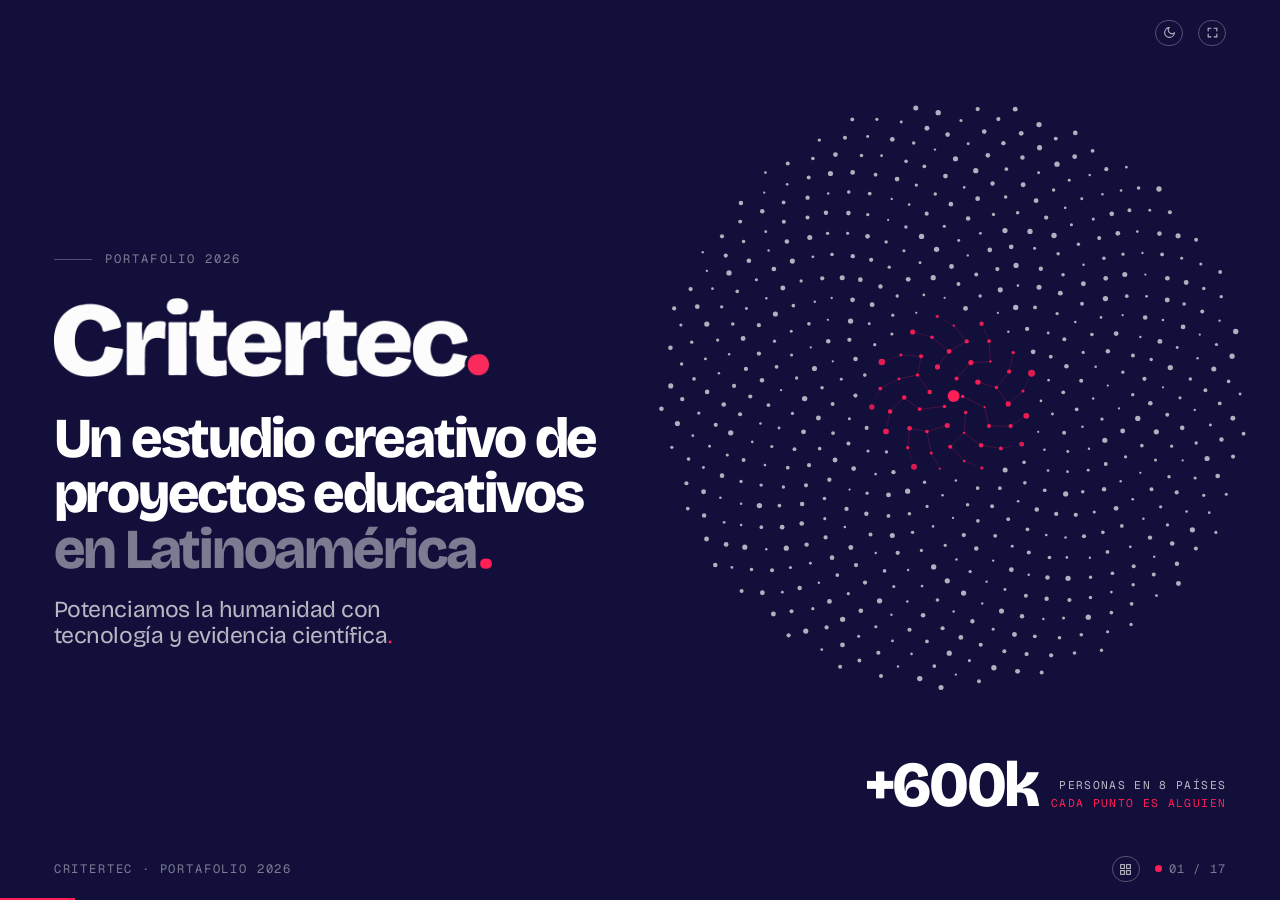
==== commit e294b0a2: "Celular: pedir girar en vertical y ver el diseño completo en horizontal - En vertical, pantalla «Gir" ====
--- a/index.html
+++ b/index.html
@@ -2,6 +2,25 @@
 <html lang="es" data-theme="dark">
 <meta charset="utf-8">
 <meta name="viewport" content="width=device-width,initial-scale=1">
+<script>
+  // Celular acostado: la página se dibuja como una pantalla de escritorio de 640 px de alto
+  // (el ancho sale de la proporción de la pantalla) y el navegador la reduce para llenarla. Así
+  // se ve el mismo diseño que en un computador, sin láminas apiladas. En vertical se pide girar el
+  // celular (#girar en portafolio.css) y se vuelve al ancho del dispositivo.
+  (function () {
+    var vp = document.querySelector('meta[name="viewport"]');
+    function ajusta() {
+      var largo = Math.max(screen.width, screen.height), corto = Math.min(screen.width, screen.height);
+      var acostado = (screen.orientation ? screen.orientation.type.indexOf('landscape') === 0 : innerWidth > innerHeight);
+      vp.setAttribute('content', acostado && corto < 600
+        ? 'width=' + Math.round(640 * largo / corto) + ',user-scalable=no'
+        : 'width=device-width,initial-scale=1');
+    }
+    ajusta();
+    if (screen.orientation) screen.orientation.addEventListener('change', ajusta);
+    addEventListener('orientationchange', function () { setTimeout(ajusta, 60); });
+  })();
+</script>
 <title>Critertec · Portafolio 2026</title>
 <meta name="description" content="Portafolio 2026 de Critertec Educación: estudio creativo de proyectos educativos en Latinoamérica. Proyectos, premios, alianzas oficiales y prensa.">
 
@@ -38,6 +57,15 @@
   </button>
 </div>
 
+<!-- En un celular en vertical la presentación no se lee bien: se pide girarlo. Solo lo muestra el
+     CSS (#girar) en vertical y en pantallas angostas; al voltear el celular desaparece solo. -->
+<div id="girar" role="status">
+  <img class="girar-logo" src="assets/logo/02-blanco-punto-coral.png" alt="Critertec">
+  <div class="girar-tel" aria-hidden="true"><i></i></div>
+  <p class="girar-tit">Gira tu celular<span class="punto">.</span></p>
+  <p class="girar-sub">El portafolio se ve en horizontal.</p>
+</div>
+
 <div id="deck"></div>
 
 <!-- Zonas de clic: duplican las flechas del teclado, así que salen del orden de
--- a/portafolio.css
+++ b/portafolio.css
@@ -935,3 +935,40 @@
 .ficha-txt .volver:focus-visible{outline:2px solid var(--c);outline-offset:3px}
 
 @media (max-width:860px){.grilla-proy{grid-template-columns:repeat(2,minmax(0,1fr));grid-auto-rows:140px}}
+
+
+/* ---------- celular en vertical: pedir que lo giren ----------
+   En vertical y en pantalla angosta la presentación no se lee bien, así que se tapa con esta
+   pantalla: un teléfono que gira a horizontal, con el punto coral latiendo en su pantalla. Al
+   voltear el celular la media query deja de cumplirse y aparece la presentación. */
+#girar{display:none}
+@media (orientation:portrait) and (max-width:900px){
+  #girar{display:flex;position:fixed;inset:0;z-index:100;background:var(--fondo);color:var(--texto);
+    flex-direction:column;align-items:center;justify-content:center;gap:26px;text-align:center;padding:24px}
+  #deck,.riel-sup,.riel-inf,.zona,.avance,#fondo-puntos{visibility:hidden}
+}
+.girar-logo{width:150px;height:auto;margin-bottom:18px}
+:root[data-theme="light"] .girar-logo{filter:invert(1) hue-rotate(180deg)}
+.girar-tel{position:relative;width:62px;height:108px;border:3px solid var(--texto);border-radius:14px;
+  display:grid;place-items:center;animation:girar-tel 2.8s var(--ease) infinite}
+.girar-tel::before{content:'';position:absolute;top:7px;left:50%;width:16px;height:3px;border-radius:2px;
+  background:var(--texto);opacity:.5;transform:translateX(-50%)}
+.girar-tel i{width:12px;height:12px;border-radius:50%;background:var(--coral);animation:latido 1.4s var(--ease) infinite}
+@keyframes girar-tel{0%,18%{transform:rotate(0)}42%,78%{transform:rotate(-90deg)}100%{transform:rotate(0)}}
+.girar-tit{margin:10px 0 0;font-family:var(--display);font-weight:800;letter-spacing:-.03em;font-size:1.9rem}
+.girar-tit .punto{color:var(--coral)}
+.girar-sub{margin:0;font-family:var(--mono);font-size:.78rem;letter-spacing:.1em;text-transform:uppercase;color:var(--texto-3)}
+@media (prefers-reduced-motion:reduce){.girar-tel,.girar-tel i{animation:none}.girar-tel{transform:rotate(-90deg)}}
+
+/* Pantallas muy bajas (celular acostado, que se dibuja a 640 px de alto): las dos láminas más
+   densas aprietan su texto para caber sin scroll. */
+@media (max-height:700px){
+  .reco{padding:clamp(4px,.8vh,10px) 0}
+  .reco p{font-size:.72rem;line-height:1.32}
+  .reco .cuerpo{gap:3px}
+  .tabla-prensa td{font-size:.62rem;line-height:1.05;padding-top:1px;padding-bottom:1px}
+  .tabla-prensa th{font-size:.54rem;padding-top:2px;padding-bottom:2px}
+  /* sin la columna País: gana ancho para el titular y alto para caber */
+  .tabla-prensa th:nth-child(3),.tabla-prensa td.pais{display:none}
+  .tabla-prensa th:nth-child(2){width:26%}.tabla-prensa th:nth-child(5){width:7.5em}
+}
